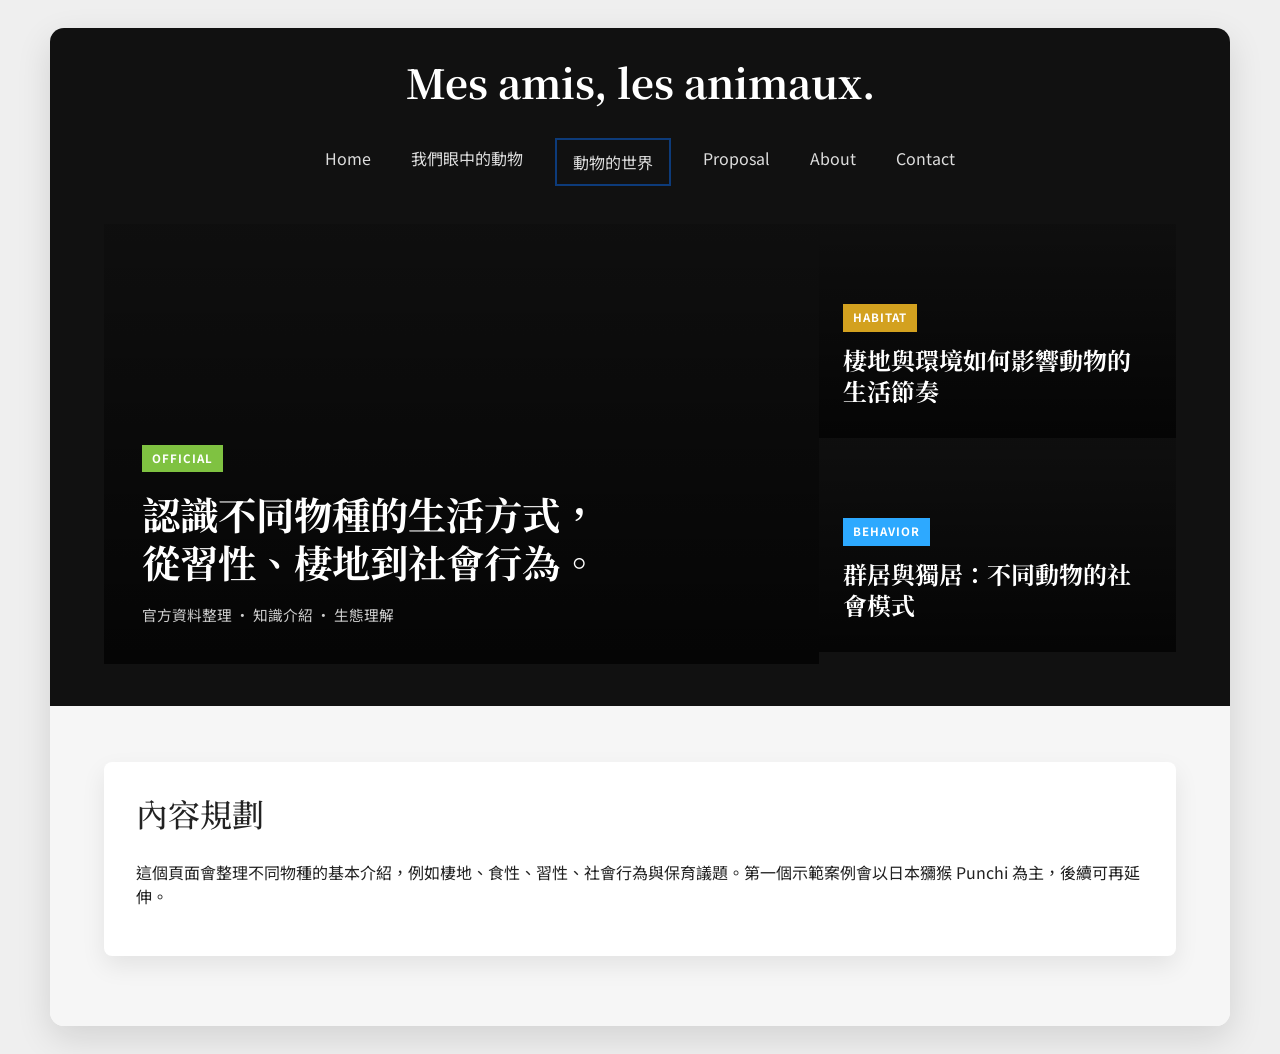
==== animeux.html @ 85badf22 "Add files via upload" ====
<!DOCTYPE html>
<html lang="zh-Hant">
<head>
  <meta charset="UTF-8">
  <meta name="viewport" content="width=device-width, initial-scale=1.0">
  <title>動物的世界 - Mes amis, les animaux</title>
  <link rel="preconnect" href="https://fonts.googleapis.com">
  <link rel="preconnect" href="https://fonts.gstatic.com" crossorigin>
  <link href="https://fonts.googleapis.com/css2?family=Noto+Serif+TC:wght@400;700&family=Noto+Sans+TC:wght@300;400;500;700&display=swap" rel="stylesheet">
  <link href="https://cdn.jsdelivr.net/npm/bootstrap@5.3.0/dist/css/bootstrap.min.css" rel="stylesheet">
  <link rel="stylesheet" href="mystyle.css">
</head>
<body>
  <div class="site-shell">
    <section class="top-dark">
      <div class="container-fluid px-4 px-lg-5 pt-4">
        <div class="brand-title">Mes amis, les animaux.</div>
        <nav class="navbar navbar-expand-lg navbar-dark mt-3">
          <div class="container justify-content-center">
            <div class="collapse navbar-collapse justify-content-center show">
              <ul class="navbar-nav gap-lg-4 text-center">
                <li class="nav-item"><a class="nav-link" href="index.html">Home</a></li>
                <li class="nav-item"><a class="nav-link" href="story.html">我們眼中的動物</a></li>
                <li class="nav-item"><a class="nav-link active" href="animeux.html">動物的世界</a></li>
                <li class="nav-item"><a class="nav-link" href="home.html">Proposal</a></li>
                <li class="nav-item"><a class="nav-link" href="home.html">About</a></li>
                <li class="nav-item"><a class="nav-link" href="authories.html">Contact</a></li>
              </ul>
            </div>
          </div>
        </nav>
      </div>

      <div class="hero-grid">
        <div class="row g-0">
          <div class="col-lg-8">
            <div class="hero-card" style="background-image:url('Image/punchi.jpg');">
              <div class="hero-content">
                <span class="tag-badge tag-green">Official</span>
                <h1 class="hero-title">認識不同物種的生活方式，從習性、棲地到社會行為。</h1>
                <div class="meta">官方資料整理 ・ 知識介紹 ・ 生態理解</div>
              </div>
            </div>
          </div>

          <div class="col-lg-4">
            <div class="mini-card" style="background-image:url('Image/fox.jpg');">
              <div class="mini-content">
                <span class="tag-badge tag-gold">Habitat</span>
                <div class="mini-title">棲地與環境如何影響動物的生活節奏</div>
              </div>
            </div>
            <div class="mini-card" style="background-image:url('Image/lion.jpg');">
              <div class="mini-content">
                <span class="tag-badge tag-blue">Behavior</span>
                <div class="mini-title">群居與獨居：不同動物的社會模式</div>
              </div>
            </div>
          </div>
        </div>
      </div>
    </section>

    <section class="section-light">
      <div class="content-box">
        <h2 class="section-heading">內容規劃</h2>
        <p>這個頁面會整理不同物種的基本介紹，例如棲地、食性、習性、社會行為與保育議題。第一個示範案例會以日本獼猴 Punchi 為主，後續可再延伸。</p>
      </div>
    </section>
  </div>
</body>
</html>
---- mystyle.css ----
body {
  font-family: "Noto Sans TC", sans-serif;
  background: #efefef;
  color: #222;
  margin: 0;
}

h1, h2, h3, h4, .brand-title, .hero-title {
  font-family: "Noto Serif TC", serif;
}

.site-shell {
  max-width: 1180px;
  margin: 28px auto;
  background: #fff;
  border-radius: 14px;
  overflow: hidden;
  box-shadow: 0 12px 35px rgba(0, 0, 0, 0.12);
}

.top-dark {
  background: #111;
  color: #fff;
  padding-bottom: 42px;
}

.brand-title {
  font-size: 2.5rem;
  font-weight: 700;
  text-align: center;
}

.navbar {
  padding-top: 10px;
  padding-bottom: 10px;
}

.nav-link,
.navbar-brand,
.search-text {
  color: rgba(255, 255, 255, 0.86) !important;
}

.nav-link:hover {
  color: #fff !important;
}

.nav-link.active {
  border: 2px solid #0d3b7a;
  padding: 10px 16px !important;
}

.search-text {
  font-size: 0.9rem;
  letter-spacing: 1px;
}

.hero-grid {
  padding: 28px 54px 0;
}

.hero-card {
  position: relative;
  min-height: 440px;
  overflow: hidden;
  background-size: cover;
  background-position: center;
  display: flex;
  align-items: end;
}

.hero-card::before,
.mini-card::before {
  content: "";
  position: absolute;
  inset: 0;
  background: linear-gradient(to top, rgba(0,0,0,.72), rgba(0,0,0,.15));
}

.hero-content,
.mini-content {
  position: relative;
  z-index: 2;
}

.hero-content {
  padding: 38px;
  max-width: 78%;
  color: #fff;
}

.hero-title {
  font-size: 2.4rem;
  line-height: 1.25;
  margin: 18px 0;
  font-weight: 700;
}

.mini-card {
  position: relative;
  min-height: 214px;
  background-size: cover;
  background-position: center;
  display: flex;
  align-items: end;
}

.mini-content {
  padding: 24px;
  color: #fff;
}

.mini-title {
  font-family: "Noto Serif TC", serif;
  font-size: 1.5rem;
  line-height: 1.3;
  margin: 12px 0 8px;
  font-weight: 700;
}

.tag-badge {
  display: inline-block;
  color: #fff;
  font-size: 0.72rem;
  letter-spacing: 1px;
  padding: 5px 10px;
  font-weight: 700;
  text-transform: uppercase;
}

.tag-blue { background: #2da9ff; }
.tag-green { background: #7fc241; }
.tag-gold { background: #d3a11f; }

.meta {
  color: rgba(255,255,255,.8);
  font-size: 0.92rem;
}

.section-light {
  background: #f6f6f6;
  padding: 56px 54px 70px;
}

.section-heading {
  font-family: "Noto Serif TC", serif;
  font-size: 2rem;
  margin-bottom: 28px;
}

.content-box {
  background: #fff;
  padding: 32px;
  box-shadow: 0 10px 25px rgba(0,0,0,.08);
  border-radius: 8px;
}

.content-box-dark {
  background: #171717;
  color: #fff;
  padding: 32px;
  border-radius: 8px;
}

.story-card {
  transition: transform 0.25s ease, box-shadow 0.25s ease;
}

.story-card:hover {
  transform: translateY(-6px);
  box-shadow: 0 12px 24px rgba(0,0,0,0.12);
}

.stories-wrapper {
  display: flex;
  gap: 20px;
  overflow-x: auto;
  scroll-behavior: smooth;
  padding-bottom: 10px;
}

.stories-wrapper::-webkit-scrollbar {
  display: none;
}

.story-item {
  flex: 0 0 300px;
}

.story-img {
  height: 200px;
  object-fit: cover;
}

.page-hero {
  background: #111;
  color: white;
  padding: 80px 54px 40px;
}

.page-hero h1 {
  font-size: 3rem;
  margin-bottom: 16px;
}

.page-hero p {
  color: rgba(255,255,255,.8);
  font-size: 1.1rem;
  max-width: 760px;
}

.form-control,
.form-select {
  border-radius: 0;
  padding: 12px;
}

.btn-dark-custom {
  background: #111;
  color: #fff;
  border: none;
  padding: 12px 20px;
}

.btn-dark-custom:hover {
  background: #333;
}

@media (max-width: 991px) {
  .hero-grid,
  .section-light,
  .page-hero {
    padding-left: 22px;
    padding-right: 22px;
  }

  .hero-title {
    font-size: 1.8rem;
  }

  .hero-content {
    max-width: 100%;
    padding: 24px;
  }

  .page-hero h1 {
    font-size: 2.2rem;
  }
}
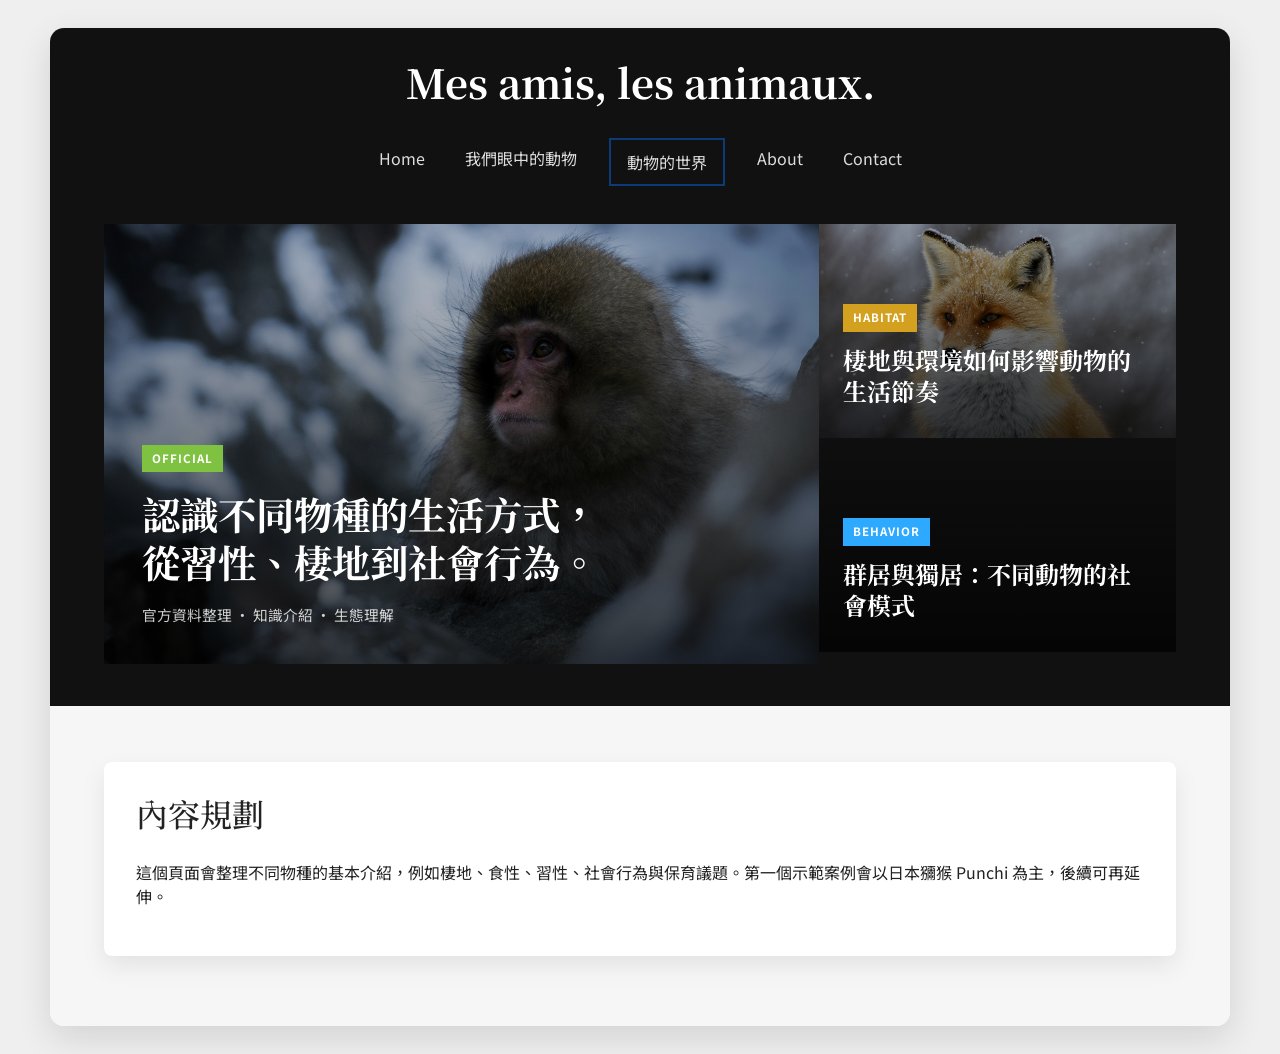
==== commit db23a1c8: "Update animeux.html" ====
--- a/animeux.html
+++ b/animeux.html
@@ -22,7 +22,6 @@
                 <li class="nav-item"><a class="nav-link" href="index.html">Home</a></li>
                 <li class="nav-item"><a class="nav-link" href="story.html">我們眼中的動物</a></li>
                 <li class="nav-item"><a class="nav-link active" href="animeux.html">動物的世界</a></li>
-                <li class="nav-item"><a class="nav-link" href="home.html">Proposal</a></li>
                 <li class="nav-item"><a class="nav-link" href="home.html">About</a></li>
                 <li class="nav-item"><a class="nav-link" href="authories.html">Contact</a></li>
               </ul>
@@ -69,4 +68,4 @@
     </section>
   </div>
 </body>
-</html>+</html>
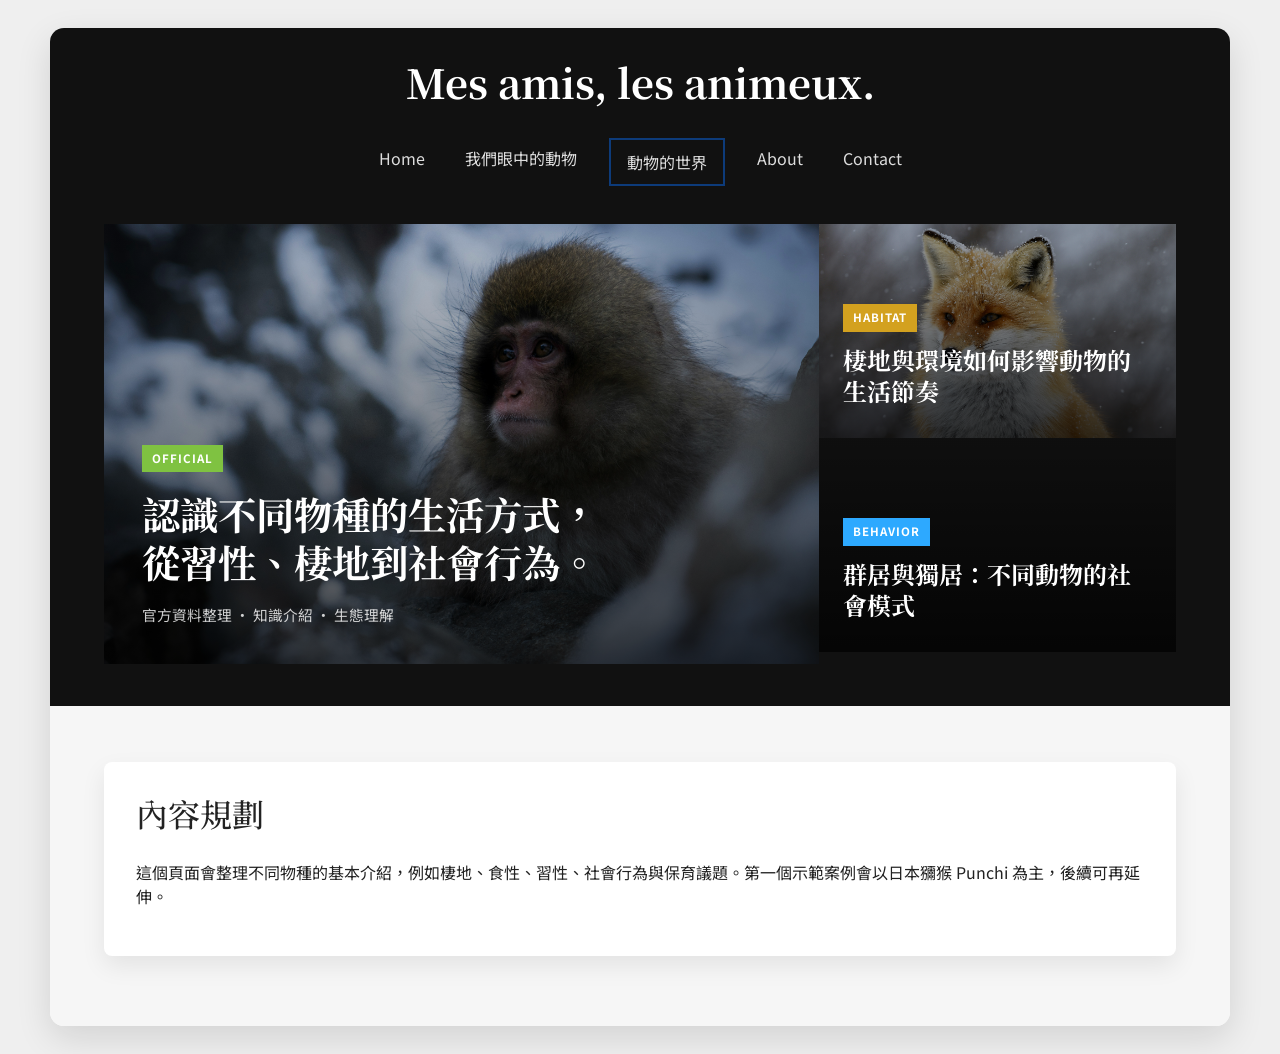
==== commit 4d8d9c5c: "Fix typo in title and update HTML structure" ====
--- a/animeux.html
+++ b/animeux.html
@@ -3,7 +3,7 @@
 <head>
   <meta charset="UTF-8">
   <meta name="viewport" content="width=device-width, initial-scale=1.0">
-  <title>動物的世界 - Mes amis, les animaux</title>
+  <title>動物的世界 - Mes amis, les animeux</title>
   <link rel="preconnect" href="https://fonts.googleapis.com">
   <link rel="preconnect" href="https://fonts.gstatic.com" crossorigin>
   <link href="https://fonts.googleapis.com/css2?family=Noto+Serif+TC:wght@400;700&family=Noto+Sans+TC:wght@300;400;500;700&display=swap" rel="stylesheet">
@@ -14,7 +14,7 @@
   <div class="site-shell">
     <section class="top-dark">
       <div class="container-fluid px-4 px-lg-5 pt-4">
-        <div class="brand-title">Mes amis, les animaux.</div>
+        <div class="brand-title">Mes amis, les animeux.</div>
         <nav class="navbar navbar-expand-lg navbar-dark mt-3">
           <div class="container justify-content-center">
             <div class="collapse navbar-collapse justify-content-center show">
